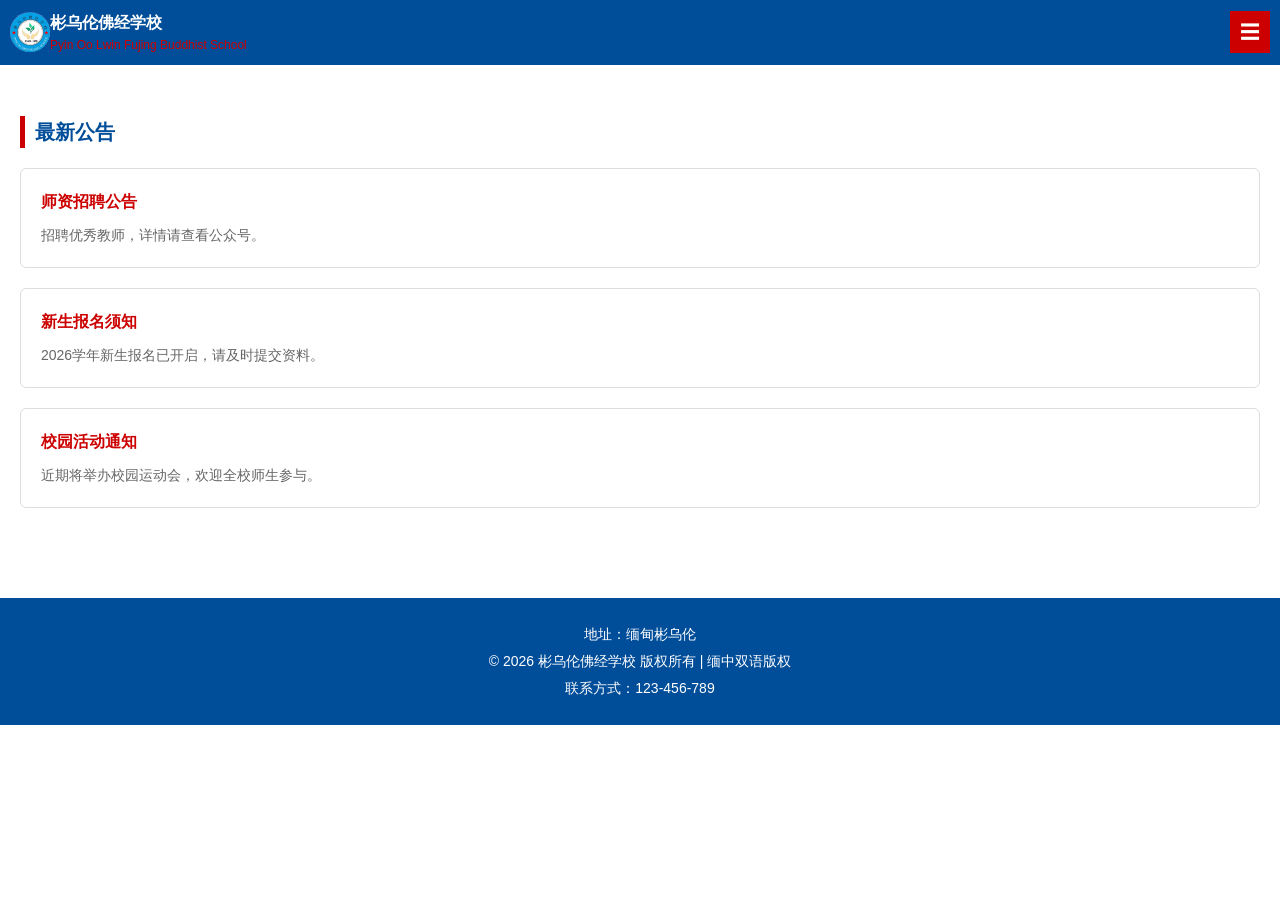
==== index.html @ da59418b "彬乌伦佛经学校官网-首版代码" ====
<!DOCTYPE html>
<html lang="zh-CN">

<head>
  <meta charset="UTF-8">
  <meta name="viewport" content="width=device-width, initial-scale=1.0">
  <title>彬乌伦佛经学校</title>
  <link rel="stylesheet" href="./css/base.css">
  <link rel="stylesheet" href="./css/index.css">
</head>

<body>
  <!-- 顶部 -->
  <header class="mobile-header">
    <div class="logo">
      <img src="./image/45a2c44216f7de784ade62aa60292dd7.jpg" alt="校徽">
      <div class="school-name">
        <h1>彬乌伦佛经学校</h1>
        <p>Pyin Oo Lwin Fujing Buddhist School</p>
      </div>
    </div>
    <button class="menu-toggle">☰</button>
    <nav class="nav">
      <ul>
        <li><a href="#">首页</a></li>
        <li><a href="#">学校简介</a></li>
        <li><a href="#">新闻公告</a></li>
        <li><a href="#">师资招聘</a></li>
        <li><a href="#">新生报名</a></li>
        <li><a href="#">校园风采</a></li>
        <li><a href="#">联系我们</a></li>
      </ul>
    </nav>
  </header>

  <!-- 轮播Banner -->
  <section class="banner">
    <div class="banner-slide active">
      <img src="images/banner1.jpg" alt="校园实景图">
    </div>
    <div class="banner-slide">
      <img src="images/banner2.jpg" alt="招生公告">
    </div>
    <div class="banner-slide">
      <img src="images/banner3.jpg" alt="报名通知">
    </div>
  </section>

  <!-- 公告卡片 -->
  <section class="news">
    <h2>最新公告</h2>
    <div class="card">
      <h3>师资招聘公告</h3>
      <p>招聘优秀教师，详情请查看公众号。</p>
    </div>
    <div class="card">
      <h3>新生报名须知</h3>
      <p>2026学年新生报名已开启，请及时提交资料。</p>
    </div>
    <div class="card">
      <h3>校园活动通知</h3>
      <p>近期将举办校园运动会，欢迎全校师生参与。</p>
    </div>
  </section>

  <!-- 页脚 -->
  <footer class="footer">
    <p>地址：缅甸彬乌伦</p>
    <p>© 2026 彬乌伦佛经学校 版权所有 | 缅中双语版权</p>
    <p>联系方式：123-456-789</p>
  </footer>

  <script src="./js/index.js"></script>
</body>

</html>
---- css/base.css ----
/* ==========================================================================
   1. 全局重置 
   ========================================================================== */
*,
*::before,
*::after {
  margin: 0;
  padding: 0;
  box-sizing: border-box;
}

html {
  -webkit-text-size-adjust: 100%;
  /* 防止移动端横屏时字体莫名其妙自动变大 */
  scroll-behavior: smooth;
  /* 让页面锚点跳转或滚动时更平滑（可选） */
}

/* ==========================================================================
   2. 列表重置 
   ========================================================================== */
ul,
ol,
li {
  list-style: none;
}

/* ==========================================================================
   3. 全局基础排版 (决定全站的字体、行高、文字颜色)
   ========================================================================== */
body {
  font-family: -apple-system, BlinkMacSystemFont, "Segoe UI", Roboto, "Helvetica Neue", Arial, sans-serif;
  font-size: 16px;
  /* 或者是 14px，取决于你学校官网的设计 */
  line-height: 1.6;
  /* 舒适的阅读行高 */
  color: #222222;
  /* 全局主文字颜色（比纯黑 #000 更有高级感） */
  background-color: #ffffff;
  /* 全局背景色 */
  -webkit-font-smoothing: antialiased;
  /* 让 macOS/iOS 上的字体看起来更清晰 */
}

/* ==========================================================================
   4. 常用元素优化 (链接、图片和表单)
   ========================================================================== */
/* 链接：默认继承父级颜色，去掉下划线 */
a {
  color: inherit;
  text-decoration: none;
  /* 可以在这里加一个全局的渐变过渡，后面做 Hover 效果时会很柔和 */
  transition: color 0.3s ease, background-color 0.3s ease;
}

/* 图片与媒体：防止图片撑破容器，并消除图片底部的微小缝隙 */
img,
video,
svg {
  display: block;
  max-width: 100%;
  height: auto;
}

/* 表单控件：强制继承 body 的字体（否则浏览器默认会用巨丑的自带字体） */
input,
button,
textarea,
select {
  font: inherit;
  color: inherit;
}

/* 让所有可点击的按钮鼠标悬停时都变成“小手” */
button,
[type="button"],
[type="submit"] {
  cursor: pointer;
}

/* ==========================================================================
   5. 实用公共工具类 (选配，开发时经常能用到)
   ========================================================================== */
/* 网页版心：1200px 居中（完美契合你之前学校官网的设计要求） */
.container {
  width: 100%;
  max-width: 1200px;
  margin-right: auto;
  margin-left: auto;
  padding-right: 15px;
  /* 移动端时的两侧安全留白 */
  padding-left: 15px;
}

/* 文本单行省略号（新闻列表标题太长时直接变 ...） */
.text-ellipsis {
  overflow: hidden;
  text-overflow: ellipsis;
  white-space: nowrap;
}

/* 简单的清除浮动（如果后面布局用到 float 的话） */
.clearfix::after {
  content: "";
  display: block;
  clear: both;
}
---- css/index.css ----
body {
  margin: 0;
  font-family: "Microsoft YaHei", sans-serif;
  background: #fff;
  color: #333;
}

/* 顶部：蓝色横幅改为头图轮播背景 */
.mobile-header {
  display: flex;
  justify-content: space-between;
  align-items: center;
  background: #004d99;
  /* 去掉纯色背景 */
  position: absolute;
  top: 0;
  left: 0;
  width: 100%;
  color: #fff;
  padding: 10px;
  z-index: 10;
}

.logo {
  display: flex;
  align-items: center;
  margin-right: 20px;
}

.logo img {
  width: 40px;
  height: 40px;
  border-radius: 50%;
}

.school-name h1 {
  font-size: 16px;
  margin: 0;
}

.school-name p {
  font-size: 12px;
  margin: 0;
  color: #cc0000;
}

.menu-toggle {
  background: #cc0000;
  color: #fff;
  border: none;
  font-size: 20px;
  padding: 5px 10px;
  cursor: pointer;
  margin-left: auto;
  /* 靠右 */
}

/* 右侧竖向导航优化 */
.nav {
  display: none;
  background: rgba(255, 255, 255, 0.95);
  /* 浅白底色 */
  border-radius: 8px;
  box-shadow: 0 2px 6px rgba(0, 0, 0, 0.1);
}

.nav ul {
  list-style: none;
  margin: 0;
  padding: 0;
}

.nav li {
  border-top: 1px solid #eee;
}

.nav a {
  display: block;
  padding: 10px;
  color: #004d99;
  text-decoration: none;
  transition: all 0.3s;
}

.nav a:hover {
  background: #e6f0fa;
  /* 浅蓝背景 */
  color: #cc0000;
  /* 红字 */
}

.nav a.active {
  background: #cc0000;
  color: #fff;
  border-radius: 4px;
}

/* Banner轮播 */
.banner {
  position: relative;
  overflow: hidden;
}

.banner-slide {
  display: none;
}

.banner-slide.active {
  display: block;
}

.banner-slide img {
  width: 100%;
  height: auto;
}

/* 公告卡片优化 */
.news {
  padding: 30px 20px;
  margin-top: 60px;
  /* 与顶部栏拉开距离 */
}

.news h2 {
  font-size: 20px;
  border-left: 5px solid #cc0000;
  padding-left: 10px;
  color: #004d99;
  margin-bottom: 20px;
}

.card {
  background: #fff;
  border: 1px solid #ddd;
  margin: 20px 0;
  padding: 20px;
  border-radius: 6px;
}

.card h3 {
  margin: 0 0 10px;
  color: #cc0000;
  font-weight: bold;
  font-size: 16px;
}

.card p {
  margin: 0;
  color: #666;
  font-size: 14px;
}

/* 校园简介与环境板块 */
.intro,
.environment {
  padding: 30px 20px;
  margin-top: 40px;
}

.intro h2,
.environment h2 {
  font-size: 20px;
  border-left: 5px solid #cc0000;
  padding-left: 10px;
  color: #004d99;
  margin-bottom: 20px;
}

.env-gallery {
  display: flex;
  flex-wrap: wrap;
  gap: 10px;
}

.env-gallery img {
  width: 100%;
  max-width: 48%;
  border-radius: 6px;
}

/* 页脚 */
.footer {
  background: #004d99;
  color: #fff;
  text-align: center;
  padding: 20px;
  font-size: 14px;
  margin-top: 40px;
}

.footer p {
  margin: 5px 0;
}
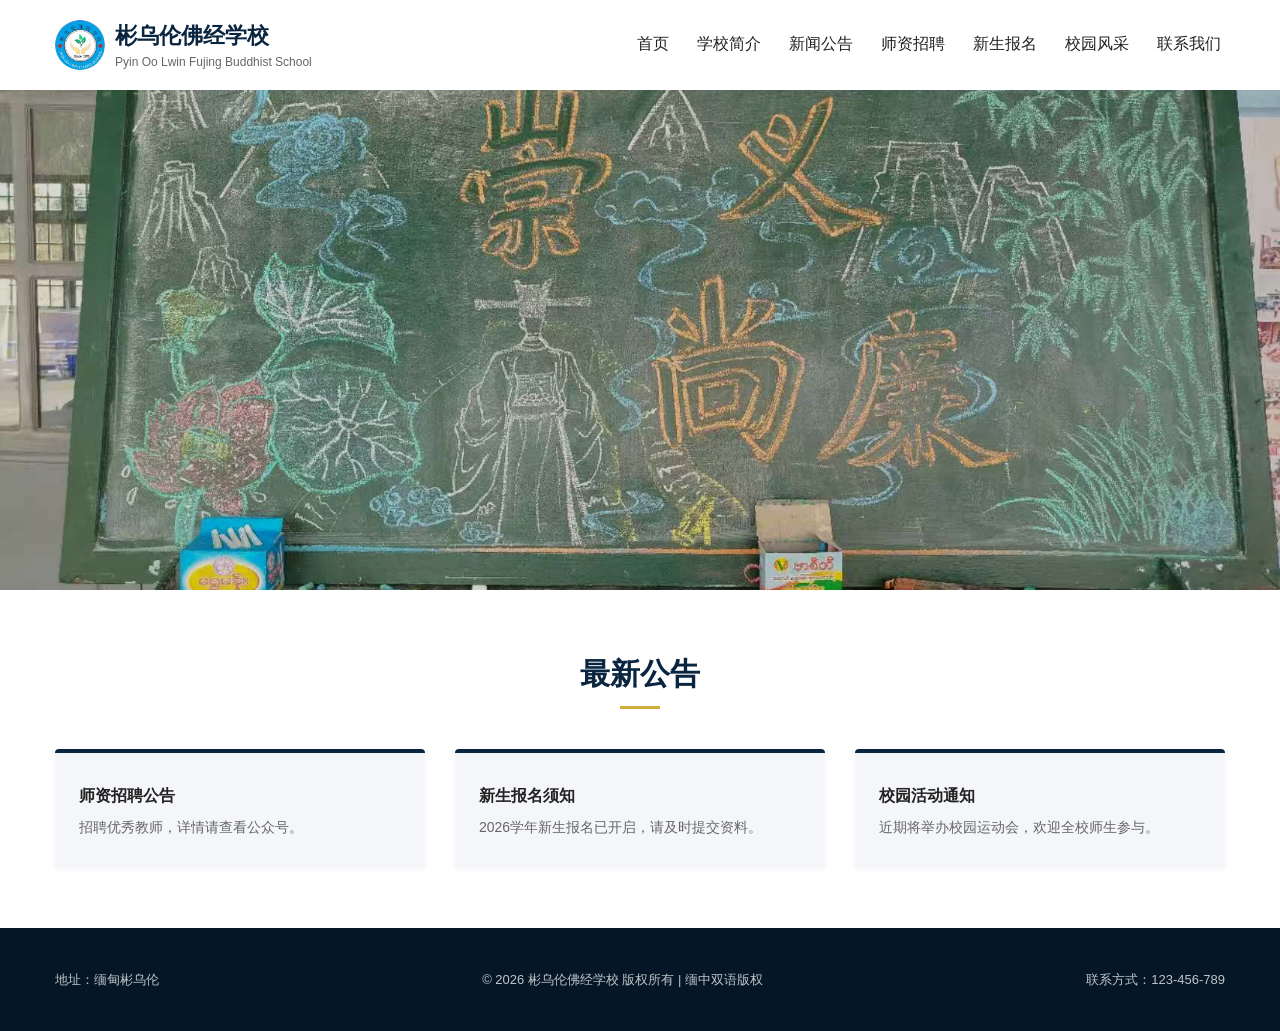
==== commit e7cbade1: "优化html" ====
--- a/index.html
+++ b/index.html
@@ -36,13 +36,13 @@
   <!-- 轮播Banner -->
   <section class="banner">
     <div class="banner-slide active">
-      <img src="images/banner1.jpg" alt="校园实景图">
+      <img src="./image/dbdea1b6933329fa467aacdf55b439de.jpg" alt="校园实景图">
     </div>
     <div class="banner-slide">
-      <img src="images/banner2.jpg" alt="招生公告">
+      <img src="./image/45a2c44216f7de784ade62aa60292dd7.jpg" alt="招生公告">
     </div>
     <div class="banner-slide">
-      <img src="images/banner3.jpg" alt="报名通知">
+      <img src="./image/0d7669887090d80ee53e7a0c15c85b5e.jpg" alt="报名通知">
     </div>
   </section>
 
--- a/css/index.css
+++ b/css/index.css
@@ -1,193 +1,356 @@
+/* ==========================================================================
+   1. 全局变量与核心版式 (CSS Variables & Base Layout)
+   ========================================================================== */
+:root {
+  --primary-color: #0A2540;
+  /* 核心藏青蓝 */
+  --secondary-color: #D4AF37;
+  /* 点缀金黄色 */
+  --text-main: #222222;
+  /* 主文字黑 */
+  --text-muted: #666666;
+  /* 次文字灰 */
+  --bg-light: #F4F6F9;
+  /* 浅灰底衬 */
+  --transition-speed: 0.3s;
+  /* 全局柔和过渡速度 */
+}
+
 body {
-  margin: 0;
-  font-family: "Microsoft YaHei", sans-serif;
-  background: #fff;
-  color: #333;
-}
-
-/* 顶部：蓝色横幅改为头图轮播背景 */
+  color: var(--text-main);
+  background-color: #ffffff;
+}
+
+/* ==========================================================================
+   2. 手机端/移动端优先样式 (Mobile First Styles < 768px)
+   ========================================================================== */
+
+/* 顶部导航栏 */
 .mobile-header {
   display: flex;
   justify-content: space-between;
   align-items: center;
-  background: #004d99;
-  /* 去掉纯色背景 */
+  padding: 10px 16px;
+  background-color: #ffffff;
+  border-bottom: 1px solid #eef2f5;
+  position: sticky;
+  top: 0;
+  z-index: 100;
+}
+
+.mobile-header .logo {
+  display: flex;
+  align-items: center;
+  gap: 10px;
+}
+
+.mobile-header .logo img {
+  width: 40px;
+  height: 40px;
+  border-radius: 50%;
+  object-fit: cover;
+}
+
+.mobile-header .school-name h1 {
+  font-size: 16px;
+  color: var(--primary-color);
+  font-weight: 700;
+}
+
+.mobile-header .school-name p {
+  font-size: 10px;
+  color: var(--text-muted);
+}
+
+/* 手机端汉堡按钮 */
+.menu-toggle {
+  font-size: 24px;
+  color: var(--primary-color);
+  background: none;
+  border: none;
+  display: block;
+  /* 手机端显示 */
+}
+
+/* 手机端导航列表：默认隐藏，通过 JS 改变 display */
+.mobile-header .nav {
+  display: none;
+  position: absolute;
+  top: 60px;
+  left: 0;
+  width: 100%;
+  background-color: var(--primary-color);
+  padding: 10px 0;
+  box-shadow: 0 4px 10px rgba(0, 0, 0, 0.1);
+}
+
+/* 当 JS 给 nav 加上 .active 类时显示 */
+.mobile-header .nav.active {
+  display: block;
+}
+
+.mobile-header .nav ul {
+  display: flex;
+  flex-direction: column;
+}
+
+.mobile-header .nav ul li a {
+  display: block;
+  padding: 12px 24px;
+  color: #ffffff;
+  font-size: 15px;
+  border-bottom: 1px solid rgba(255, 255, 255, 0.05);
+}
+
+.mobile-header .nav ul li a:hover {
+  background-color: rgba(255, 255, 255, 0.1);
+  color: var(--secondary-color);
+}
+
+/* 轮播Banner区 */
+.banner {
+  position: relative;
+  width: 100%;
+  height: 210px;
+  /* 手机端高度缩减 */
+  overflow: hidden;
+  background-color: #000;
+}
+
+.banner-slide {
   position: absolute;
   top: 0;
   left: 0;
   width: 100%;
-  color: #fff;
-  padding: 10px;
-  z-index: 10;
-}
-
-.logo {
-  display: flex;
-  align-items: center;
-  margin-right: 20px;
-}
-
-.logo img {
-  width: 40px;
-  height: 40px;
-  border-radius: 50%;
-}
-
-.school-name h1 {
-  font-size: 16px;
-  margin: 0;
-}
-
-.school-name p {
-  font-size: 12px;
-  margin: 0;
-  color: #cc0000;
-}
-
-.menu-toggle {
-  background: #cc0000;
-  color: #fff;
-  border: none;
-  font-size: 20px;
-  padding: 5px 10px;
-  cursor: pointer;
-  margin-left: auto;
-  /* 靠右 */
-}
-
-/* 右侧竖向导航优化 */
-.nav {
-  display: none;
-  background: rgba(255, 255, 255, 0.95);
-  /* 浅白底色 */
-  border-radius: 8px;
-  box-shadow: 0 2px 6px rgba(0, 0, 0, 0.1);
-}
-
-.nav ul {
-  list-style: none;
-  margin: 0;
-  padding: 0;
-}
-
-.nav li {
-  border-top: 1px solid #eee;
-}
-
-.nav a {
-  display: block;
-  padding: 10px;
-  color: #004d99;
-  text-decoration: none;
-  transition: all 0.3s;
-}
-
-.nav a:hover {
-  background: #e6f0fa;
-  /* 浅蓝背景 */
-  color: #cc0000;
-  /* 红字 */
-}
-
-.nav a.active {
-  background: #cc0000;
-  color: #fff;
-  border-radius: 4px;
-}
-
-/* Banner轮播 */
-.banner {
-  position: relative;
-  overflow: hidden;
-}
-
-.banner-slide {
-  display: none;
+  height: 100%;
+  opacity: 0;
+  transition: opacity 0.6s ease-in-out;
 }
 
 .banner-slide.active {
-  display: block;
+  opacity: 1;
 }
 
 .banner-slide img {
   width: 100%;
-  height: auto;
-}
-
-/* 公告卡片优化 */
+  height: 100%;
+  object-fit: cover;
+  /* 保证图片不拉伸变形 */
+  opacity: 0.85;
+  /* 轻微暗化衬托文字 */
+}
+
+/* 最新公告板块 */
 .news {
-  padding: 30px 20px;
-  margin-top: 60px;
-  /* 与顶部栏拉开距离 */
+  padding: 30px 16px;
+  background-color: var(--bg-light);
 }
 
 .news h2 {
-  font-size: 20px;
-  border-left: 5px solid #cc0000;
-  padding-left: 10px;
-  color: #004d99;
+  font-size: 22px;
+  color: var(--primary-color);
+  text-align: center;
   margin-bottom: 20px;
-}
-
-.card {
-  background: #fff;
-  border: 1px solid #ddd;
-  margin: 20px 0;
+  position: relative;
+}
+
+/* 标题下方的小金线 */
+.news h2::after {
+  content: "";
+  display: block;
+  width: 40px;
+  height: 3px;
+  background-color: var(--secondary-color);
+  margin: 8px auto 0;
+}
+
+.news .card {
+  background-color: #ffffff;
   padding: 20px;
-  border-radius: 6px;
-}
-
-.card h3 {
-  margin: 0 0 10px;
-  color: #cc0000;
-  font-weight: bold;
+  border-radius: 4px;
+  margin-bottom: 16px;
+  border-left: 4px solid var(--primary-color);
+  /* 藏青蓝左边框增加正式感 */
+  box-shadow: 0 2px 6px rgba(0, 0, 0, 0.04);
+  transition: transform var(--transition-speed);
+}
+
+.news .card:last-child {
+  margin-bottom: 0;
+}
+
+.news .card h3 {
   font-size: 16px;
-}
-
-.card p {
-  margin: 0;
-  color: #666;
+  color: var(--text-main);
+  margin-bottom: 8px;
+}
+
+.news .card p {
   font-size: 14px;
-}
-
-/* 校园简介与环境板块 */
-.intro,
-.environment {
-  padding: 30px 20px;
-  margin-top: 40px;
-}
-
-.intro h2,
-.environment h2 {
-  font-size: 20px;
-  border-left: 5px solid #cc0000;
-  padding-left: 10px;
-  color: #004d99;
-  margin-bottom: 20px;
-}
-
-.env-gallery {
-  display: flex;
-  flex-wrap: wrap;
-  gap: 10px;
-}
-
-.env-gallery img {
-  width: 100%;
-  max-width: 48%;
-  border-radius: 6px;
+  color: var(--text-muted);
+  line-height: 1.5;
 }
 
 /* 页脚 */
 .footer {
-  background: #004d99;
-  color: #fff;
+  background-color: #051626;
+  /* 更深的藏青蓝托底 */
+  color: rgba(255, 255, 255, 0.75);
+  padding: 30px 16px;
   text-align: center;
-  padding: 20px;
-  font-size: 14px;
-  margin-top: 40px;
+  font-size: 13px;
+  line-height: 1.8;
 }
 
 .footer p {
-  margin: 5px 0;
+  margin-bottom: 6px;
+}
+
+.footer p:last-child {
+  margin-bottom: 0;
+}
+
+
+/* ==========================================================================
+   3. PC端大屏响应式样式 (Desktop Styles > 768px)
+   ========================================================================== */
+@media (min-width: 768px) {
+
+  /* 导航栏变为 PC 端全宽居中版式 */
+  .mobile-header {
+    max-width: 1200px;
+    margin: 0 auto;
+    height: 90px;
+    padding: 0 15px;
+    border-bottom: none;
+  }
+
+  .mobile-header .logo img {
+    width: 50px;
+    height: 50px;
+  }
+
+  .mobile-header .school-name h1 {
+    font-size: 22px;
+  }
+
+  .mobile-header .school-name p {
+    font-size: 12px;
+  }
+
+  /* 隐藏手机端汉堡菜单 */
+  .menu-toggle {
+    display: none;
+  }
+
+  /* 恢复 PC 端横向导航条 */
+  .mobile-header .nav {
+    display: block !important;
+    /* 强制覆盖手机端的隐藏 */
+    position: static;
+    width: auto;
+    background: none;
+    box-shadow: none;
+    padding: 0;
+  }
+
+  .mobile-header .nav ul {
+    flex-direction: row;
+    gap: 20px;
+  }
+
+  .mobile-header .nav ul li a {
+    padding: 10px 4px;
+    color: var(--text-main);
+    font-size: 16px;
+    font-weight: 500;
+    border-bottom: 3px solid transparent;
+    /* 预留底部交互线位置 */
+  }
+
+  /* PC 端 Hover 效果：文字变蓝，底下出金线 */
+  .mobile-header .nav ul li a:hover {
+    background: none;
+    color: var(--primary-color);
+    border-bottom-color: var(--secondary-color);
+  }
+
+  /* PC 端轮播图加大 */
+  .banner {
+    height: 500px;
+  }
+
+  /* PC 端最新公告：3栏并排卡片布局 */
+  .news {
+    max-width: 1200px;
+    margin: 0 auto;
+    background-color: #ffffff;
+    /* PC端保持干净白底 */
+    padding: 60px 15px;
+  }
+
+  .news h2 {
+    font-size: 30px;
+    margin-bottom: 40px;
+  }
+
+  /* 利用 Flexbox 将卡片横向排列 */
+  .news .card-container,
+  /* 如果后续在html里给卡片包一层这个类会更完美 */
+  .news {
+    display: flex;
+    flex-direction: column;
+  }
+
+  /* 针对直接子级 card 的 PC 布局重置 */
+  .news {
+    display: block;
+    /* 解除手机端平铺 */
+  }
+
+  /* 让卡片在 PC 端横向浮动或弹性排布 */
+  .news {
+    overflow: hidden;
+    /* 清除浮动 */
+  }
+
+  .news .card {
+    float: left;
+    width: calc(33.333% - 20px);
+    margin-right: 30px;
+    margin-bottom: 0;
+    border-left: none;
+    border-top: 4px solid var(--primary-color);
+    /* PC端改为上边框，更大气 */
+    padding: 30px 24px;
+    background-color: var(--bg-light);
+    /* PC端卡片用灰色背景托一下 */
+  }
+
+  .news .card:last-child {
+    margin-right: 0;
+  }
+
+  .news .card:hover {
+    transform: translateY(-5px);
+    /* 鼠标悬浮轻微上浮 */
+    box-shadow: 0 8px 20px rgba(0, 0, 0, 0.08);
+  }
+
+  /* PC 端页脚大通栏 */
+  .footer {
+    padding: 40px 0;
+    display: flex;
+    justify-content: space-between;
+    align-items: center;
+    max-width: 100%;
+    margin: 0 auto;
+    padding-left: calc((100% - 1170px) / 2);
+    /* 保持内容与 1200px 版心对齐 */
+    padding-right: calc((100% - 1170px) / 2);
+  }
+
+  .footer p {
+    margin-bottom: 0;
+  }
 }
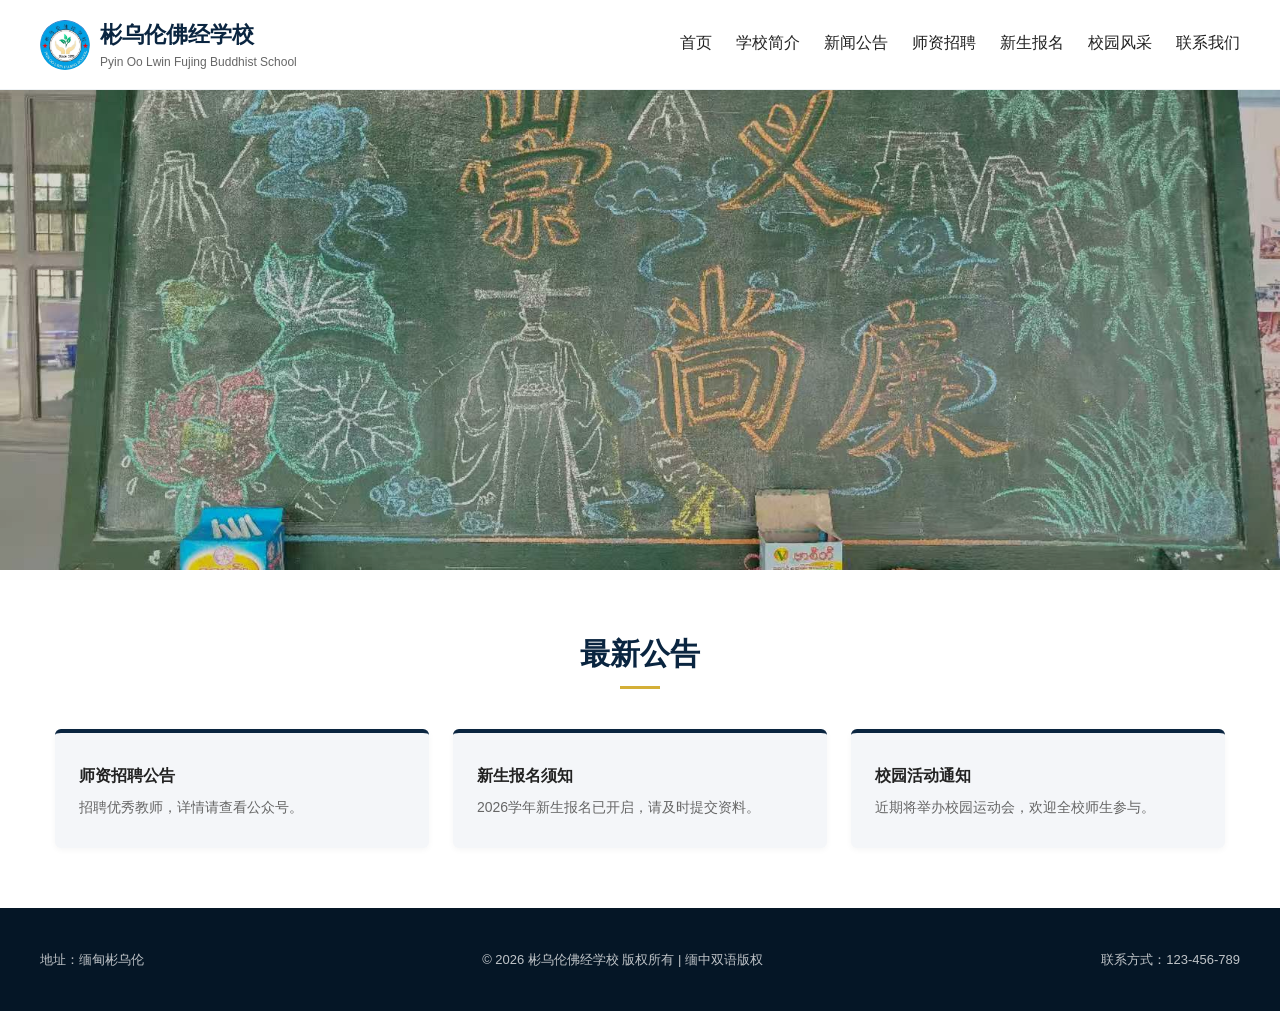
==== commit b40d5c41: "填写了图标，css和盒子" ====
--- a/index.html
+++ b/index.html
@@ -5,6 +5,10 @@
   <meta charset="UTF-8">
   <meta name="viewport" content="width=device-width, initial-scale=1.0">
   <title>彬乌伦佛经学校</title>
+  <meta name="description"
+    content="彬乌伦佛经学校官方网站提供2026学年最新华文教育课程、新生报名须知、师资招聘公告及校园风采展示。学校致力于弘扬中华文化，推动缅中双语教育，为学生打造优质的学习发展与成长环境。">
+  <meta name="keywords" content="彬乌伦佛经学校,缅甸华文学校,彬乌伦学校招生,缅甸中文培训,缅中双语学校">
+  <link rel="shortcut icon" href="./image/45a2c44216f7de784ade62aa60292dd7.jpg" type="image/x-icon">
   <link rel="stylesheet" href="./css/base.css">
   <link rel="stylesheet" href="./css/index.css">
 </head>
@@ -23,12 +27,12 @@
     <nav class="nav">
       <ul>
         <li><a href="#">首页</a></li>
-        <li><a href="#">学校简介</a></li>
-        <li><a href="#">新闻公告</a></li>
-        <li><a href="#">师资招聘</a></li>
-        <li><a href="#">新生报名</a></li>
-        <li><a href="#">校园风采</a></li>
-        <li><a href="#">联系我们</a></li>
+        <li><a href="./pages/about.html">学校简介</a></li>
+        <li><a href="./pages/news.html">新闻公告</a></li>
+        <li><a href="./pages/teacher.html">师资招聘</a></li>
+        <li><a href="./pages/student.html">新生报名</a></li>
+        <li><a href="./pages/style.html">校园风采</a></li>
+        <li><a href="./pages/contact.html">联系我们</a></li>
       </ul>
     </nav>
   </header>
@@ -49,17 +53,19 @@
   <!-- 公告卡片 -->
   <section class="news">
     <h2>最新公告</h2>
-    <div class="card">
-      <h3>师资招聘公告</h3>
-      <p>招聘优秀教师，详情请查看公众号。</p>
-    </div>
-    <div class="card">
-      <h3>新生报名须知</h3>
-      <p>2026学年新生报名已开启，请及时提交资料。</p>
-    </div>
-    <div class="card">
-      <h3>校园活动通知</h3>
-      <p>近期将举办校园运动会，欢迎全校师生参与。</p>
+    <div class="card-container">
+      <div class="card">
+        <h3>师资招聘公告</h3>
+        <p>招聘优秀教师，详情请查看公众号。</p>
+      </div>
+      <div class="card">
+        <h3>新生报名须知</h3>
+        <p>2026学年新生报名已开启，请及时提交资料。</p>
+      </div>
+      <div class="card">
+        <h3>校园活动通知</h3>
+        <p>近期将举办校园运动会，欢迎全校师生参与。</p>
+      </div>
     </div>
   </section>
 
--- a/css/index.css
+++ b/css/index.css
@@ -16,16 +16,24 @@
   /* 全局柔和过渡速度 */
 }
 
+/* 全局初始化，确保彻底消除任何死角白边 */
+* {
+  margin: 0;
+  padding: 0;
+  box-sizing: border-box;
+}
+
 body {
   color: var(--text-main);
   background-color: #ffffff;
+  font-family: -apple-system, BlinkMacSystemFont, "Segoe UI", Roboto, Arial, sans-serif;
 }
 
 /* ==========================================================================
    2. 手机端/移动端优先样式 (Mobile First Styles < 768px)
    ========================================================================== */
 
-/* 顶部导航栏 */
+/* 顶部导航栏包裹层 */
 .mobile-header {
   display: flex;
   justify-content: space-between;
@@ -36,6 +44,7 @@
   position: sticky;
   top: 0;
   z-index: 100;
+  width: 100%;
 }
 
 .mobile-header .logo {
@@ -69,10 +78,10 @@
   background: none;
   border: none;
   display: block;
-  /* 手机端显示 */
-}
-
-/* 手机端导航列表：默认隐藏，通过 JS 改变 display */
+  cursor: pointer;
+}
+
+/* 手机端导航列表：默认隐藏 */
 .mobile-header .nav {
   display: none;
   position: absolute;
@@ -92,6 +101,7 @@
 .mobile-header .nav ul {
   display: flex;
   flex-direction: column;
+  list-style: none;
 }
 
 .mobile-header .nav ul li a {
@@ -99,6 +109,7 @@
   padding: 12px 24px;
   color: #ffffff;
   font-size: 15px;
+  text-decoration: none;
   border-bottom: 1px solid rgba(255, 255, 255, 0.05);
 }
 
@@ -112,7 +123,6 @@
   position: relative;
   width: 100%;
   height: 210px;
-  /* 手机端高度缩减 */
   overflow: hidden;
   background-color: #000;
 }
@@ -135,14 +145,12 @@
   width: 100%;
   height: 100%;
   object-fit: cover;
-  /* 保证图片不拉伸变形 */
   opacity: 0.85;
-  /* 轻微暗化衬托文字 */
 }
 
 /* 最新公告板块 */
 .news {
-  padding: 30px 16px;
+  padding: 40px 16px;
   background-color: var(--bg-light);
 }
 
@@ -150,7 +158,7 @@
   font-size: 22px;
   color: var(--primary-color);
   text-align: center;
-  margin-bottom: 20px;
+  margin-bottom: 24px;
   position: relative;
 }
 
@@ -164,19 +172,20 @@
   margin: 8px auto 0;
 }
 
+/* 移动端卡片容器：保持垂直堆叠 */
+.card-container {
+  display: flex;
+  flex-direction: column;
+  gap: 16px;
+}
+
 .news .card {
   background-color: #ffffff;
   padding: 20px;
   border-radius: 4px;
-  margin-bottom: 16px;
   border-left: 4px solid var(--primary-color);
-  /* 藏青蓝左边框增加正式感 */
   box-shadow: 0 2px 6px rgba(0, 0, 0, 0.04);
   transition: transform var(--transition-speed);
-}
-
-.news .card:last-child {
-  margin-bottom: 0;
 }
 
 .news .card h3 {
@@ -194,7 +203,6 @@
 /* 页脚 */
 .footer {
   background-color: #051626;
-  /* 更深的藏青蓝托底 */
   color: rgba(255, 255, 255, 0.75);
   padding: 30px 16px;
   text-align: center;
@@ -216,13 +224,13 @@
    ========================================================================== */
 @media (min-width: 768px) {
 
-  /* 导航栏变为 PC 端全宽居中版式 */
+  /* 顶部导航外包裹大满栏：给一个精致的阴影和底色 */
   .mobile-header {
-    max-width: 1200px;
-    margin: 0 auto;
+    padding: 0 calc((100% - 1200px) / 2);
+    /* 💡 完美解决电脑端两边太空的问题 */
     height: 90px;
-    padding: 0 15px;
-    border-bottom: none;
+    border-bottom: 1px solid #eef2f5;
+    box-shadow: 0 2px 10px rgba(0, 0, 0, 0.03);
   }
 
   .mobile-header .logo img {
@@ -246,7 +254,6 @@
   /* 恢复 PC 端横向导航条 */
   .mobile-header .nav {
     display: block !important;
-    /* 强制覆盖手机端的隐藏 */
     position: static;
     width: auto;
     background: none;
@@ -256,19 +263,20 @@
 
   .mobile-header .nav ul {
     flex-direction: row;
-    gap: 20px;
+    gap: 24px;
   }
 
   .mobile-header .nav ul li a {
-    padding: 10px 4px;
+    padding: 10px 0;
     color: var(--text-main);
     font-size: 16px;
     font-weight: 500;
+    text-decoration: none;
     border-bottom: 3px solid transparent;
-    /* 预留底部交互线位置 */
-  }
-
-  /* PC 端 Hover 效果：文字变蓝，底下出金线 */
+    transition: color var(--transition-speed), border-color var(--transition-speed);
+  }
+
+  /* PC 端 Hover 效果 */
   .mobile-header .nav ul li a:hover {
     background: none;
     color: var(--primary-color);
@@ -277,15 +285,14 @@
 
   /* PC 端轮播图加大 */
   .banner {
-    height: 500px;
-  }
-
-  /* PC 端最新公告：3栏并排卡片布局 */
+    height: 480px;
+  }
+
+  /* PC 端最新公告版心 */
   .news {
     max-width: 1200px;
     margin: 0 auto;
     background-color: #ffffff;
-    /* PC端保持干净白底 */
     padding: 60px 15px;
   }
 
@@ -294,60 +301,35 @@
     margin-bottom: 40px;
   }
 
-  /* 利用 Flexbox 将卡片横向排列 */
-  .news .card-container,
-  /* 如果后续在html里给卡片包一层这个类会更完美 */
-  .news {
-    display: flex;
-    flex-direction: column;
-  }
-
-  /* 针对直接子级 card 的 PC 布局重置 */
-  .news {
-    display: block;
-    /* 解除手机端平铺 */
-  }
-
-  /* 让卡片在 PC 端横向浮动或弹性排布 */
-  .news {
-    overflow: hidden;
-    /* 清除浮动 */
+  /* 💡 核心修正：利用 Flexbox 完美实现三栏并排卡片，彻底废弃老旧的 float */
+  .card-container {
+    flex-direction: row;
+    gap: 24px;
   }
 
   .news .card {
-    float: left;
-    width: calc(33.333% - 20px);
-    margin-right: 30px;
-    margin-bottom: 0;
+    flex: 1;
+    /* 让三张卡片等宽平分空间 */
     border-left: none;
     border-top: 4px solid var(--primary-color);
     /* PC端改为上边框，更大气 */
     padding: 30px 24px;
     background-color: var(--bg-light);
-    /* PC端卡片用灰色背景托一下 */
-  }
-
-  .news .card:last-child {
-    margin-right: 0;
+    border-radius: 6px;
   }
 
   .news .card:hover {
     transform: translateY(-5px);
-    /* 鼠标悬浮轻微上浮 */
-    box-shadow: 0 8px 20px rgba(0, 0, 0, 0.08);
+    box-shadow: 0 8px 24px rgba(0, 0, 0, 0.08);
   }
 
   /* PC 端页脚大通栏 */
   .footer {
-    padding: 40px 0;
+    padding: 40px calc((100% - 1200px) / 2);
+    /* 左右与版心 1200px 对齐 */
     display: flex;
     justify-content: space-between;
     align-items: center;
-    max-width: 100%;
-    margin: 0 auto;
-    padding-left: calc((100% - 1170px) / 2);
-    /* 保持内容与 1200px 版心对齐 */
-    padding-right: calc((100% - 1170px) / 2);
   }
 
   .footer p {
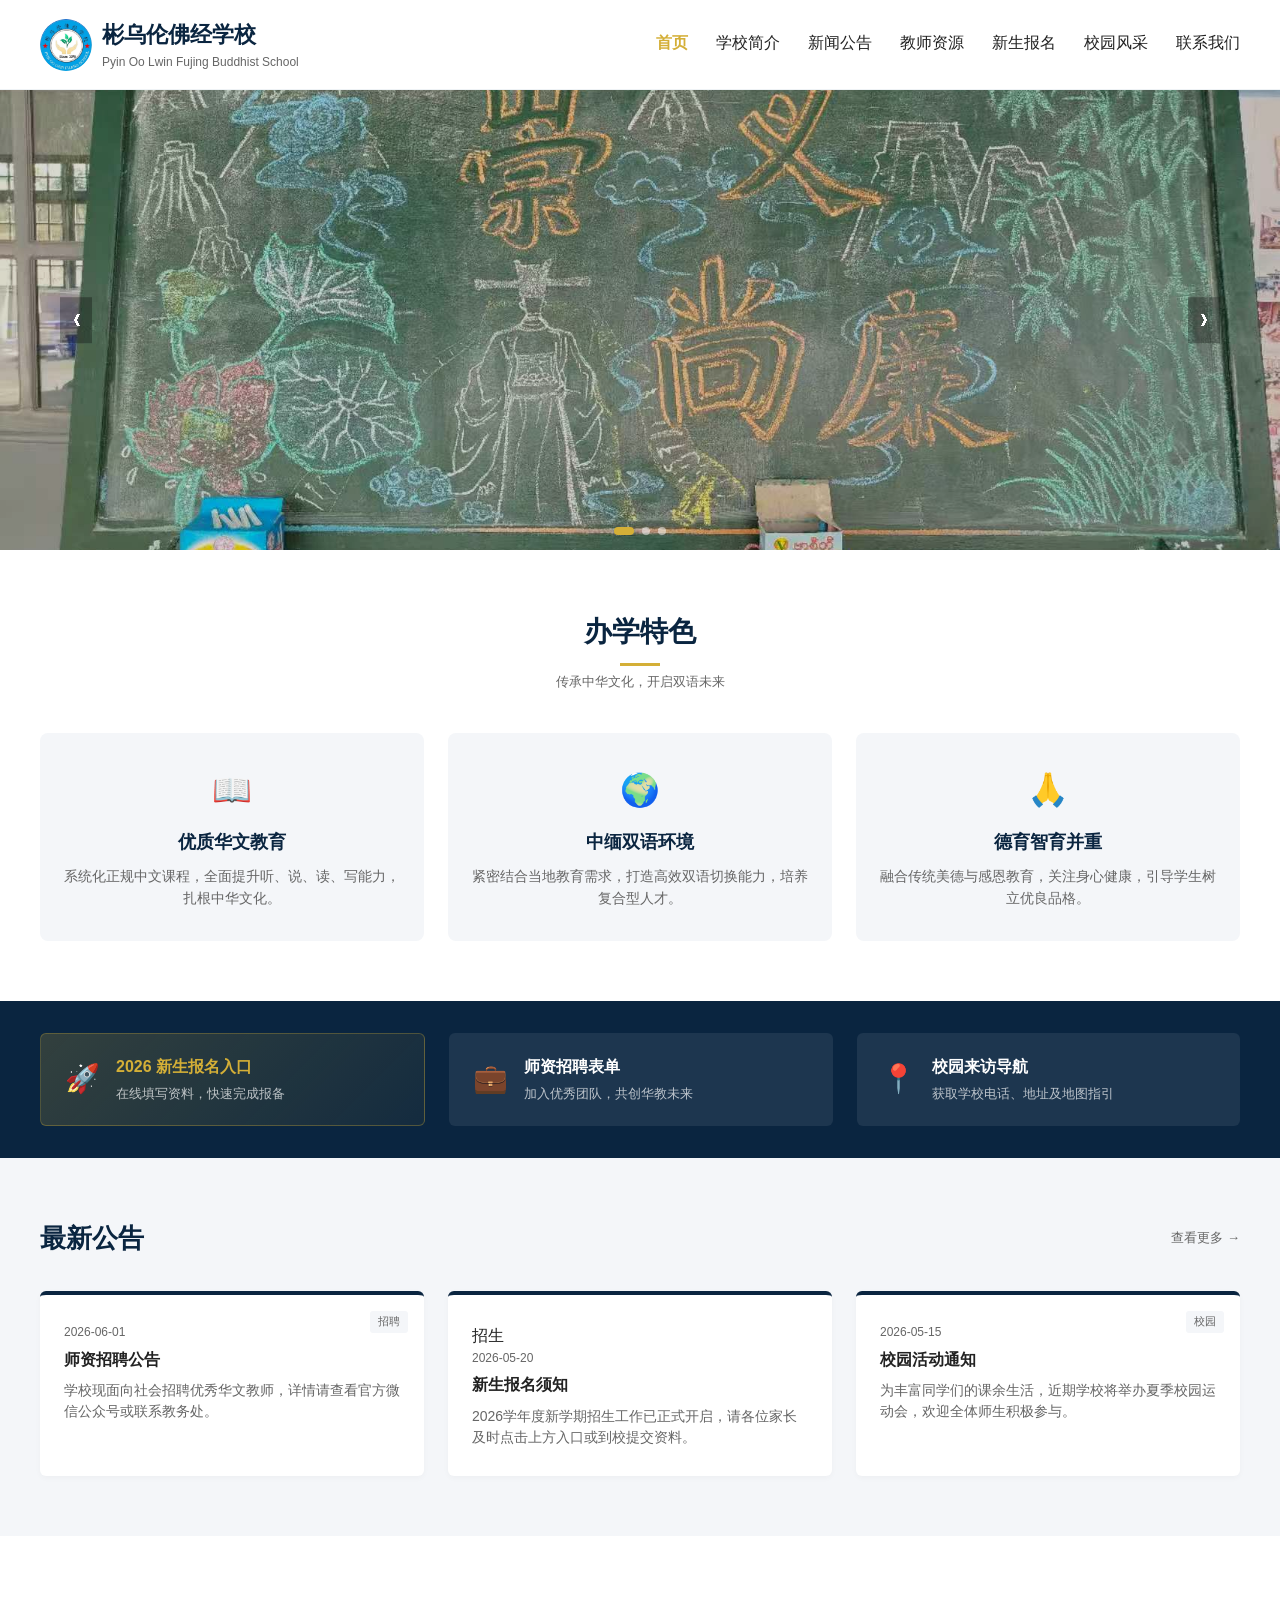
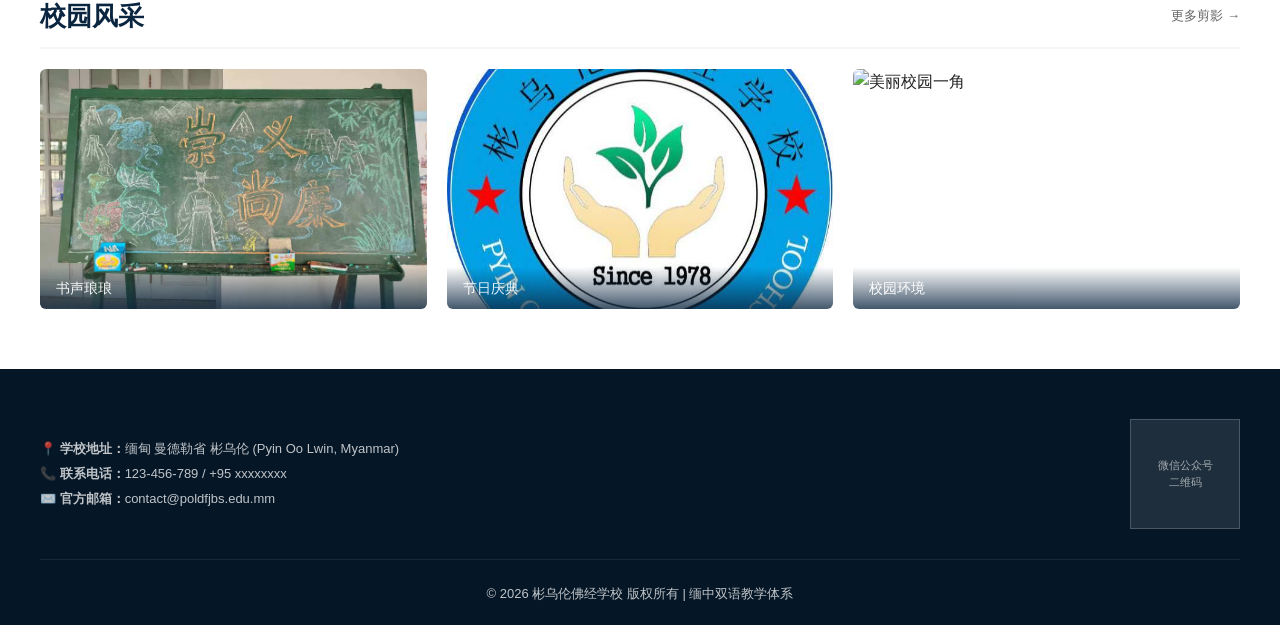
==== commit ca212ed5: "全部优化并修改" ====
--- a/index.html
+++ b/index.html
@@ -14,22 +14,21 @@
 </head>
 
 <body>
-  <!-- 顶部 -->
   <header class="mobile-header">
     <div class="logo">
-      <img src="./image/45a2c44216f7de784ade62aa60292dd7.jpg" alt="校徽">
+      <img src="./image/45a2c44216f7de784ade62aa60292dd7.jpg" alt="彬乌伦佛经学校校徽">
       <div class="school-name">
         <h1>彬乌伦佛经学校</h1>
         <p>Pyin Oo Lwin Fujing Buddhist School</p>
       </div>
     </div>
-    <button class="menu-toggle">☰</button>
+    <button class="menu-toggle" aria-label="切换菜单">☰</button>
     <nav class="nav">
       <ul>
-        <li><a href="#">首页</a></li>
+        <li><a href="#" class="active">首页</a></li>
         <li><a href="./pages/about.html">学校简介</a></li>
         <li><a href="./pages/news.html">新闻公告</a></li>
-        <li><a href="./pages/teacher.html">师资招聘</a></li>
+        <li><a href="./pages/teacher.html">教师资源</a></li>
         <li><a href="./pages/student.html">新生报名</a></li>
         <li><a href="./pages/style.html">校园风采</a></li>
         <li><a href="./pages/contact.html">联系我们</a></li>
@@ -37,43 +36,141 @@
     </nav>
   </header>
 
-  <!-- 轮播Banner -->
-  <section class="banner">
-    <div class="banner-slide active">
-      <img src="./image/dbdea1b6933329fa467aacdf55b439de.jpg" alt="校园实景图">
+  <section class="banner" aria-label="校园焦点图">
+    <div class="banner-container">
+      <div class="banner-slide active">
+        <img src="./image/dbdea1b6933329fa467aacdf55b439de.jpg" alt="校园实景图">
+      </div>
+      <div class="banner-slide">
+        <img src="./image/45a2c44216f7de784ade62aa60292dd7.jpg" alt="2026学年招生公告">
+      </div>
+      <div class="banner-slide">
+        <img src="./image/0d7669887090d80ee53e7a0c15c85b5e.jpg" alt="新生报名通知">
+      </div>
     </div>
-    <div class="banner-slide">
-      <img src="./image/45a2c44216f7de784ade62aa60292dd7.jpg" alt="招生公告">
-    </div>
-    <div class="banner-slide">
-      <img src="./image/0d7669887090d80ee53e7a0c15c85b5e.jpg" alt="报名通知">
+    <button class="banner-prev" aria-label="上一张">❮</button>
+    <button class="banner-next" aria-label="下一张">❯</button>
+    <div class="banner-dots">
+      <span class="dot active"></span>
+      <span class="dot"></span>
+      <span class="dot"></span>
     </div>
   </section>
 
-  <!-- 公告卡片 -->
-  <section class="news">
-    <h2>最新公告</h2>
-    <div class="card-container">
-      <div class="card">
-        <h3>师资招聘公告</h3>
-        <p>招聘优秀教师，详情请查看公众号。</p>
+  <section class="features">
+    <div class="section-title">
+      <h2>办学特色</h2>
+      <p>传承中华文化，开启双语未来</p>
+    </div>
+    <div class="feature-container">
+      <div class="feature-card">
+        <div class="icon-wrapper">📖</div>
+        <h3>优质华文教育</h3>
+        <p>系统化正规中文课程，全面提升听、说、读、写能力，扎根中华文化。</p>
       </div>
-      <div class="card">
-        <h3>新生报名须知</h3>
-        <p>2026学年新生报名已开启，请及时提交资料。</p>
+      <div class="feature-card">
+        <div class="icon-wrapper">🌍</div>
+        <h3>中缅双语环境</h3>
+        <p>紧密结合当地教育需求，打造高效双语切换能力，培养复合型人才。</p>
       </div>
-      <div class="card">
-        <h3>校园活动通知</h3>
-        <p>近期将举办校园运动会，欢迎全校师生参与。</p>
+      <div class="feature-card">
+        <div class="icon-wrapper">🙏</div>
+        <h3>德育智育并重</h3>
+        <p>融合传统美德与感恩教育，关注身心健康，引导学生树立优良品格。</p>
       </div>
     </div>
   </section>
 
-  <!-- 页脚 -->
+  <section class="quick-links">
+    <div class="links-container">
+      <a href="./pages/student.html" class="link-item highlight">
+        <span class="icon">🚀</span>
+        <div class="text">
+          <h4>2026 新生报名入口</h4>
+          <p>在线填写资料，快速完成报备</p>
+        </div>
+      </a>
+      <a href="./pages/teacher.html" class="link-item">
+        <span class="icon">💼</span>
+        <div class="text">
+          <h4>师资招聘表单</h4>
+          <p>加入优秀团队，共创华教未来</p>
+        </div>
+      </a>
+      <a href="./pages/contact.html" class="link-item">
+        <span class="icon">📍</span>
+        <div class="text">
+          <h4>校园来访导航</h4>
+          <p>获取学校电话、地址及地图指引</p>
+        </div>
+      </a>
+    </div>
+  </section>
+
+  <section class="news">
+    <div class="section-header">
+      <h2>最新公告</h2>
+      <a href="./pages/news.html" class="more-btn">查看更多 →</a>
+    </div>
+    <div class="card-container">
+      <div class="card">
+        <div class="card-tag">招聘</div>
+        <span class="date">2026-06-01</span>
+        <h3>师资招聘公告</h3>
+        <p>学校现面向社会招聘优秀华文教师，详情请查看官方微信公众号或联系教务处。</p>
+      </div>
+      <div class="card">
+        <div class="card-tag重要">招生</div>
+        <span class="date">2026-05-20</span>
+        <h3>新生报名须知</h3>
+        <p>2026学年度新学期招生工作已正式开启，请各位家长及时点击上方入口或到校提交资料。</p>
+      </div>
+      <div class="card">
+        <div class="card-tag">校园</div>
+        <span class="date">2026-05-15</span>
+        <h3>校园活动通知</h3>
+        <p>为丰富同学们的课余生活，近期学校将举办夏季校园运动会，欢迎全体师生积极参与。</p>
+      </div>
+    </div>
+  </section>
+
+  <section class="gallery-preview">
+    <div class="section-header">
+      <h2>校园风采</h2>
+      <a href="./pages/style.html" class="more-btn">更多剪影 →</a>
+    </div>
+    <div class="gallery-grid">
+      <div class="gallery-item">
+        <img src="./image/dbdea1b6933329fa467aacdf55b439de.jpg" alt="学生课堂互动">
+        <div class="overlay"><span>书声琅琅</span></div>
+      </div>
+      <div class="gallery-item">
+        <img src="./image/45a2c44216f7de784ade62aa60292dd7.jpg" alt="校园文化活动">
+        <div class="overlay"><span>节日庆典</span></div>
+      </div>
+      <div class="gallery-item">
+        <img src="" alt="美丽校园一角">
+        <div class="overlay"><span>校园环境</span></div>
+      </div>
+    </div>
+  </section>
+
   <footer class="footer">
-    <p>地址：缅甸彬乌伦</p>
-    <p>© 2026 彬乌伦佛经学校 版权所有 | 缅中双语版权</p>
-    <p>联系方式：123-456-789</p>
+    <div class="footer-content">
+      <div class="footer-info">
+        <p><strong>📍 学校地址：</strong>缅甸 曼德勒省 彬乌伦 (Pyin Oo Lwin, Myanmar)</p>
+        <p><strong>📞 联系电话：</strong>123-456-789 / +95 xxxxxxxx</p>
+        <p><strong>✉️ 官方邮箱：</strong>contact@poldfjbs.edu.mm</p>
+      </div>
+      <div class="footer-qrcode">
+        <div class="qr-placeholder">
+          <span>微信公众号<br>二维码</span>
+        </div>
+      </div>
+    </div>
+    <div class="footer-bottom">
+      <p>© 2026 彬乌伦佛经学校 版权所有 | 缅中双语教学体系</p>
+    </div>
   </footer>
 
   <script src="./js/index.js"></script>
--- a/css/index.css
+++ b/css/index.css
@@ -12,11 +12,13 @@
   /* 次文字灰 */
   --bg-light: #F4F6F9;
   /* 浅灰底衬 */
+  --bg-dark: #051626;
+  /* 页脚深色背景 */
   --transition-speed: 0.3s;
   /* 全局柔和过渡速度 */
 }
 
-/* 全局初始化，确保彻底消除任何死角白边 */
+/* 全局初始化 */
 * {
   margin: 0;
   padding: 0;
@@ -27,13 +29,69 @@
   color: var(--text-main);
   background-color: #ffffff;
   font-family: -apple-system, BlinkMacSystemFont, "Segoe UI", Roboto, Arial, sans-serif;
-}
+  line-height: 1.6;
+}
+
+/* 统一公共板块标题样式 */
+.section-title {
+  text-align: center;
+  margin-bottom: 24px;
+}
+
+.section-title h2 {
+  font-size: 22px;
+  color: var(--primary-color);
+  position: relative;
+  display: inline-block;
+}
+
+.section-title h2::after {
+  content: "";
+  display: block;
+  width: 40px;
+  height: 3px;
+  background-color: var(--secondary-color);
+  margin: 8px auto 0;
+}
+
+.section-title p {
+  font-size: 13px;
+  color: var(--text-muted);
+  margin-top: 6px;
+}
+
+/* 统一“查看更多”头部组合 */
+.section-header {
+  display: flex;
+  justify-content: space-between;
+  align-items: center;
+  margin-bottom: 20px;
+  border-bottom: 2px solid var(--bg-light);
+  padding-bottom: 10px;
+}
+
+.section-header h2 {
+  font-size: 20px;
+  color: var(--primary-color);
+}
+
+.section-header .more-btn {
+  font-size: 13px;
+  color: var(--text-muted);
+  text-decoration: none;
+  transition: color var(--transition-speed);
+}
+
+.section-header .more-btn:hover {
+  color: var(--secondary-color);
+}
+
 
 /* ==========================================================================
    2. 手机端/移动端优先样式 (Mobile First Styles < 768px)
    ========================================================================== */
 
-/* 顶部导航栏包裹层 */
+/* 2.1 顶部导航栏包裹层 */
 .mobile-header {
   display: flex;
   justify-content: space-between;
@@ -93,7 +151,6 @@
   box-shadow: 0 4px 10px rgba(0, 0, 0, 0.1);
 }
 
-/* 当 JS 给 nav 加上 .active 类时显示 */
 .mobile-header .nav.active {
   display: block;
 }
@@ -113,18 +170,29 @@
   border-bottom: 1px solid rgba(255, 255, 255, 0.05);
 }
 
+.mobile-header .nav ul li a.active {
+  color: var(--secondary-color);
+  font-weight: bold;
+}
+
 .mobile-header .nav ul li a:hover {
   background-color: rgba(255, 255, 255, 0.1);
   color: var(--secondary-color);
 }
 
-/* 轮播Banner区 */
+/* 2.2 轮播Banner区 */
 .banner {
   position: relative;
   width: 100%;
   height: 210px;
   overflow: hidden;
   background-color: #000;
+}
+
+.banner-container {
+  width: 100%;
+  height: 100%;
+  position: relative;
 }
 
 .banner-slide {
@@ -148,31 +216,149 @@
   opacity: 0.85;
 }
 
-/* 最新公告板块 */
+/* 轮播图控制组件 */
+.banner-prev,
+.banner-next {
+  position: absolute;
+  top: 50%;
+  transform: translateY(-50%);
+  background: rgba(0, 0, 0, 0.3);
+  color: #fff;
+  border: none;
+  padding: 10px 12px;
+  cursor: pointer;
+  font-size: 16px;
+  z-index: 10;
+  transition: background var(--transition-speed);
+}
+
+.banner-prev:hover,
+.banner-next:hover {
+  background: rgba(0, 0, 0, 0.6);
+}
+
+.banner-prev {
+  left: 10px;
+}
+
+.banner-next {
+  right: 10px;
+}
+
+.banner-dots {
+  position: absolute;
+  bottom: 15px;
+  left: 50%;
+  transform: translateX(-50%);
+  display: flex;
+  gap: 8px;
+  z-index: 10;
+}
+
+.banner-dots .dot {
+  width: 8px;
+  height: 8px;
+  background: rgba(255, 255, 255, 0.5);
+  border-radius: 50%;
+  cursor: pointer;
+}
+
+.banner-dots .dot.active {
+  background: var(--secondary-color);
+  width: 20px;
+  border-radius: 4px;
+  transition: all var(--transition-speed);
+}
+
+/* 2.3 新增：办学特色 */
+.features {
+  padding: 40px 16px;
+  background-color: #ffffff;
+}
+
+.feature-container {
+  display: flex;
+  flex-direction: column;
+  gap: 24px;
+}
+
+.feature-card {
+  text-align: center;
+  padding: 20px;
+  background: var(--bg-light);
+  border-radius: 8px;
+}
+
+.feature-card .icon-wrapper {
+  font-size: 32px;
+  margin-bottom: 12px;
+}
+
+.feature-card h3 {
+  font-size: 18px;
+  color: var(--primary-color);
+  margin-bottom: 8px;
+}
+
+.feature-card p {
+  font-size: 14px;
+  color: var(--text-muted);
+}
+
+/* 2.4 新增：快捷通道 */
+.quick-links {
+  padding: 24px 16px;
+  background-color: var(--primary-color);
+}
+
+.links-container {
+  display: flex;
+  flex-direction: column;
+  gap: 16px;
+}
+
+.link-item {
+  display: flex;
+  align-items: center;
+  background: rgba(255, 255, 255, 0.08);
+  padding: 16px;
+  border-radius: 6px;
+  text-decoration: none;
+  color: #ffffff;
+  transition: background var(--transition-speed);
+}
+
+.link-item.highlight {
+  background: linear-gradient(135deg, rgba(212, 175, 55, 0.2) 0%, rgba(212, 175, 55, 0.05) 100%);
+  border: 1px solid rgba(212, 175, 55, 0.3);
+}
+
+.link-item .icon {
+  font-size: 28px;
+  margin-right: 16px;
+}
+
+.link-item h4 {
+  font-size: 16px;
+  margin-bottom: 4px;
+  color: #ffffff;
+}
+
+.link-item.highlight h4 {
+  color: var(--secondary-color);
+}
+
+.link-item p {
+  font-size: 13px;
+  color: rgba(255, 255, 255, 0.7);
+}
+
+/* 2.5 最新公告板块 */
 .news {
   padding: 40px 16px;
   background-color: var(--bg-light);
 }
 
-.news h2 {
-  font-size: 22px;
-  color: var(--primary-color);
-  text-align: center;
-  margin-bottom: 24px;
-  position: relative;
-}
-
-/* 标题下方的小金线 */
-.news h2::after {
-  content: "";
-  display: block;
-  width: 40px;
-  height: 3px;
-  background-color: var(--secondary-color);
-  margin: 8px auto 0;
-}
-
-/* 移动端卡片容器：保持垂直堆叠 */
 .card-container {
   display: flex;
   flex-direction: column;
@@ -182,40 +368,123 @@
 .news .card {
   background-color: #ffffff;
   padding: 20px;
-  border-radius: 4px;
+  border-radius: 6px;
   border-left: 4px solid var(--primary-color);
-  box-shadow: 0 2px 6px rgba(0, 0, 0, 0.04);
-  transition: transform var(--transition-speed);
-}
-
-.news .card h3 {
+  box-shadow: 0 2px 6px rgba(0, 0, 0, 0.03);
+  position: relative;
+}
+
+.card .date {
+  font-size: 12px;
+  color: var(--text-muted);
+  display: block;
+  margin-bottom: 4px;
+}
+
+.card .card-tag {
+  position: absolute;
+  top: 16px;
+  right: 16px;
+  font-size: 11px;
+  background: var(--bg-light);
+  color: var(--text-muted);
+  padding: 2px 8px;
+  border-radius: 3px;
+}
+
+.card h3 {
   font-size: 16px;
   color: var(--text-main);
   margin-bottom: 8px;
-}
-
-.news .card p {
+  padding-right: 40px;
+  /* 防止标题撞上标签 */
+}
+
+.card p {
   font-size: 14px;
   color: var(--text-muted);
   line-height: 1.5;
 }
 
-/* 页脚 */
+/* 2.6 新增：校园风采 */
+.gallery-preview {
+  padding: 40px 16px;
+  background-color: #ffffff;
+}
+
+.gallery-grid {
+  display: flex;
+  flex-direction: column;
+  gap: 16px;
+}
+
+.gallery-item {
+  position: relative;
+  height: 180px;
+  border-radius: 6px;
+  overflow: hidden;
+}
+
+.gallery-item img {
+  width: 100%;
+  height: 100%;
+  object-fit: cover;
+}
+
+.gallery-item .overlay {
+  position: absolute;
+  bottom: 0;
+  left: 0;
+  width: 100%;
+  background: linear-gradient(transparent, rgba(0, 0, 0, 0.7));
+  color: #ffffff;
+  padding: 10px 16px;
+  font-size: 14px;
+}
+
+/* 2.7 富媒体页脚 */
 .footer {
-  background-color: #051626;
+  background-color: var(--bg-dark);
   color: rgba(255, 255, 255, 0.75);
-  padding: 30px 16px;
+  padding: 32px 16px;
+  font-size: 13px;
+}
+
+.footer-content {
+  display: flex;
+  flex-direction: column;
+  gap: 24px;
+  margin-bottom: 24px;
+}
+
+.footer-info p {
+  margin-bottom: 8px;
+  display: flex;
+  align-items: center;
+}
+
+.footer-qrcode {
+  display: flex;
+  justify-content: center;
+}
+
+.qr-placeholder {
+  width: 100px;
+  height: 100px;
+  background: rgba(255, 255, 255, 0.1);
+  border: 1px solid rgba(255, 255, 255, 0.2);
+  display: flex;
+  align-items: center;
+  justify-content: center;
   text-align: center;
-  font-size: 13px;
-  line-height: 1.8;
-}
-
-.footer p {
-  margin-bottom: 6px;
-}
-
-.footer p:last-child {
-  margin-bottom: 0;
+  font-size: 11px;
+  color: rgba(255, 255, 255, 0.6);
+}
+
+.footer-bottom {
+  text-align: center;
+  border-top: 1px solid rgba(255, 255, 255, 0.1);
+  padding-top: 16px;
 }
 
 
@@ -224,18 +493,27 @@
    ========================================================================== */
 @media (min-width: 768px) {
 
-  /* 顶部导航外包裹大满栏：给一个精致的阴影和底色 */
+  /* 通用大屏版心自适应 */
+  .mobile-header,
+  .features,
+  .quick-links,
+  .news,
+  .gallery-preview,
+  .footer {
+    padding-left: calc((100% - 1200px) / 2);
+    padding-right: calc((100% - 1200px) / 2);
+  }
+
+  /* 3.1 导航栏 */
   .mobile-header {
-    padding: 0 calc((100% - 1200px) / 2);
-    /* 💡 完美解决电脑端两边太空的问题 */
     height: 90px;
     border-bottom: 1px solid #eef2f5;
-    box-shadow: 0 2px 10px rgba(0, 0, 0, 0.03);
+    box-shadow: 0 2px 10px rgba(0, 0, 0, 0.02);
   }
 
   .mobile-header .logo img {
-    width: 50px;
-    height: 50px;
+    width: 52px;
+    height: 52px;
   }
 
   .mobile-header .school-name h1 {
@@ -246,12 +524,10 @@
     font-size: 12px;
   }
 
-  /* 隐藏手机端汉堡菜单 */
   .menu-toggle {
     display: none;
   }
 
-  /* 恢复 PC 端横向导航条 */
   .mobile-header .nav {
     display: block !important;
     position: static;
@@ -263,7 +539,7 @@
 
   .mobile-header .nav ul {
     flex-direction: row;
-    gap: 24px;
+    gap: 28px;
   }
 
   .mobile-header .nav ul li a {
@@ -271,37 +547,90 @@
     color: var(--text-main);
     font-size: 16px;
     font-weight: 500;
-    text-decoration: none;
     border-bottom: 3px solid transparent;
     transition: color var(--transition-speed), border-color var(--transition-speed);
   }
 
-  /* PC 端 Hover 效果 */
   .mobile-header .nav ul li a:hover {
     background: none;
     color: var(--primary-color);
     border-bottom-color: var(--secondary-color);
   }
 
-  /* PC 端轮播图加大 */
+  /* 3.2 轮播图高度放大 */
   .banner {
-    height: 480px;
-  }
-
-  /* PC 端最新公告版心 */
+    height: 460px;
+  }
+
+  .banner-prev {
+    left: calc((100% - 1160px) / 2);
+  }
+
+  .banner-next {
+    right: calc((100% - 1160px) / 2);
+  }
+
+  /* 3.3 标题样式升级 */
+  .section-title {
+    margin-bottom: 40px;
+  }
+
+  .section-title h2 {
+    font-size: 28px;
+  }
+
+  /* 3.4 办学特色：并排三栏布局 */
+  .features {
+    padding-top: 60px;
+    padding-bottom: 60px;
+  }
+
+  .feature-container {
+    flex-direction: row;
+    gap: 24px;
+  }
+
+  .feature-card {
+    flex: 1;
+    padding: 32px 24px;
+    transition: transform var(--transition-speed), box-shadow var(--transition-speed);
+  }
+
+  .feature-card:hover {
+    transform: translateY(-5px);
+    box-shadow: 0 8px 24px rgba(0, 0, 0, 0.05);
+  }
+
+  /* 3.5 快捷通道：并排三栏 */
+  .quick-links {
+    padding-top: 32px;
+    padding-bottom: 32px;
+  }
+
+  .links-container {
+    flex-direction: row;
+    gap: 24px;
+  }
+
+  .link-item {
+    flex: 1;
+    padding: 20px 24px;
+  }
+
+  .link-item:hover {
+    background: rgba(255, 255, 255, 0.15);
+  }
+
+  /* 3.6 最新公告：三栏卡片，改为精致的上边框线 */
   .news {
-    max-width: 1200px;
-    margin: 0 auto;
-    background-color: #ffffff;
-    padding: 60px 15px;
-  }
-
-  .news h2 {
-    font-size: 30px;
-    margin-bottom: 40px;
-  }
-
-  /* 💡 核心修正：利用 Flexbox 完美实现三栏并排卡片，彻底废弃老旧的 float */
+    padding-top: 60px;
+    padding-bottom: 60px;
+  }
+
+  .section-header h2 {
+    font-size: 26px;
+  }
+
   .card-container {
     flex-direction: row;
     gap: 24px;
@@ -309,30 +638,84 @@
 
   .news .card {
     flex: 1;
-    /* 让三张卡片等宽平分空间 */
     border-left: none;
     border-top: 4px solid var(--primary-color);
-    /* PC端改为上边框，更大气 */
-    padding: 30px 24px;
-    background-color: var(--bg-light);
-    border-radius: 6px;
+    padding: 28px 24px;
+    transition: transform var(--transition-speed), box-shadow var(--transition-speed);
   }
 
   .news .card:hover {
     transform: translateY(-5px);
-    box-shadow: 0 8px 24px rgba(0, 0, 0, 0.08);
-  }
-
-  /* PC 端页脚大通栏 */
+    box-shadow: 0 8px 24px rgba(0, 0, 0, 0.06);
+  }
+
+  /* 3.7 校园风采：高级 CSS Grid 网格格调 */
+  .gallery-preview {
+    padding-top: 60px;
+    padding-bottom: 60px;
+  }
+
+  .gallery-grid {
+    display: grid;
+    grid-template-columns: repeat(3, 1fr);
+    gap: 20px;
+  }
+
+  .gallery-item {
+    height: 240px;
+    cursor: pointer;
+  }
+
+  .gallery-item img {
+    transition: transform 0.5s ease;
+  }
+
+  .gallery-item:hover img {
+    transform: scale(1.05);
+    /* 鼠标悬浮图片轻微放大 */
+  }
+
+  .gallery-item .overlay {
+    opacity: 0.9;
+    background: linear-gradient(transparent, rgba(10, 37, 64, 0.85));
+    /* 使用主色调作为遮罩 */
+  }
+
+  /* 3.8 复杂双向页脚（左右对齐） */
   .footer {
-    padding: 40px calc((100% - 1200px) / 2);
-    /* 左右与版心 1200px 对齐 */
-    display: flex;
+    padding-top: 50px;
+    padding-bottom: 20px;
+  }
+
+  .footer-content {
+    flex-direction: row;
     justify-content: space-between;
     align-items: center;
-  }
-
-  .footer p {
+    border-bottom: 1px solid rgba(255, 255, 255, 0.08);
+    padding-bottom: 30px;
+  }
+
+  .footer-info {
+    display: flex;
+    flex-direction: column;
+    gap: 4px;
+  }
+
+  .footer-info p {
     margin-bottom: 0;
   }
+
+  .footer-qrcode {
+    justify-content: flex-end;
+  }
+
+  .qr-placeholder {
+    width: 110px;
+    height: 110px;
+  }
+
+  .footer-bottom {
+    border-top: none;
+    padding-top: 0;
+  }
 }
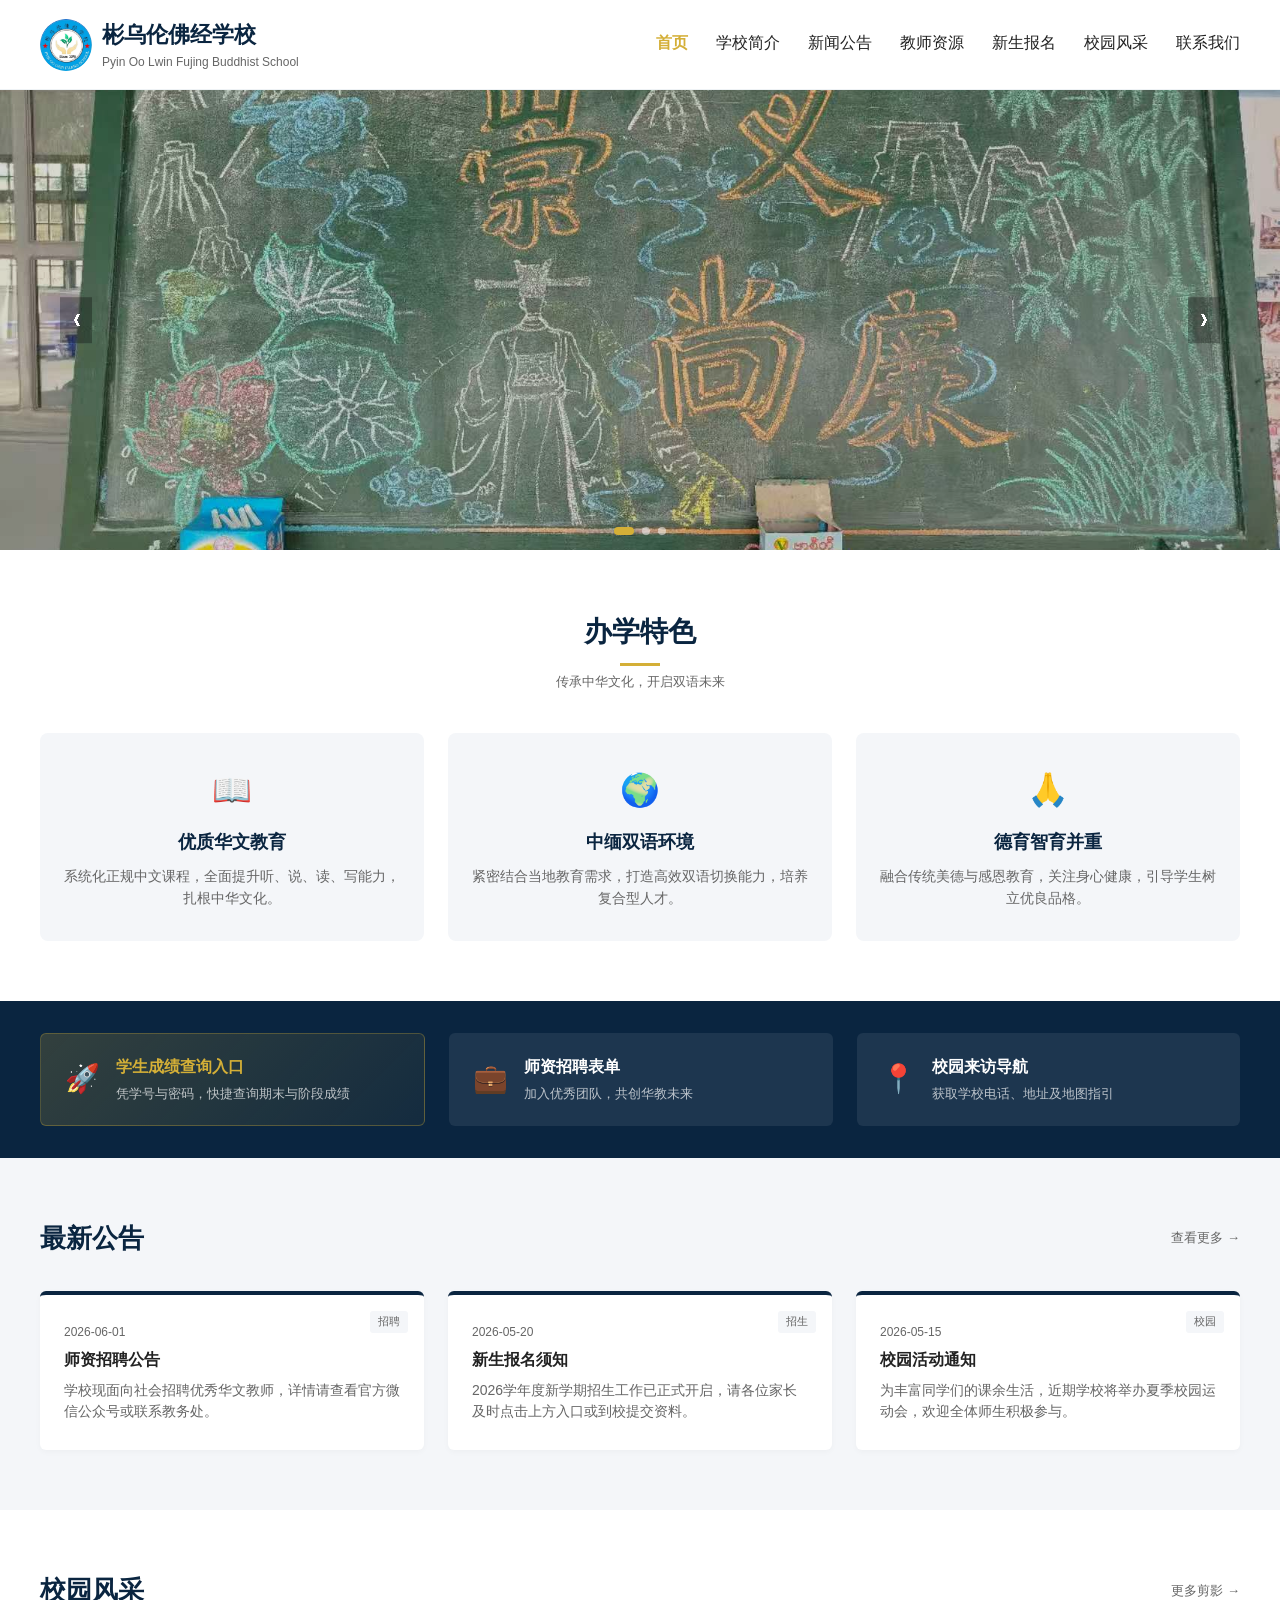
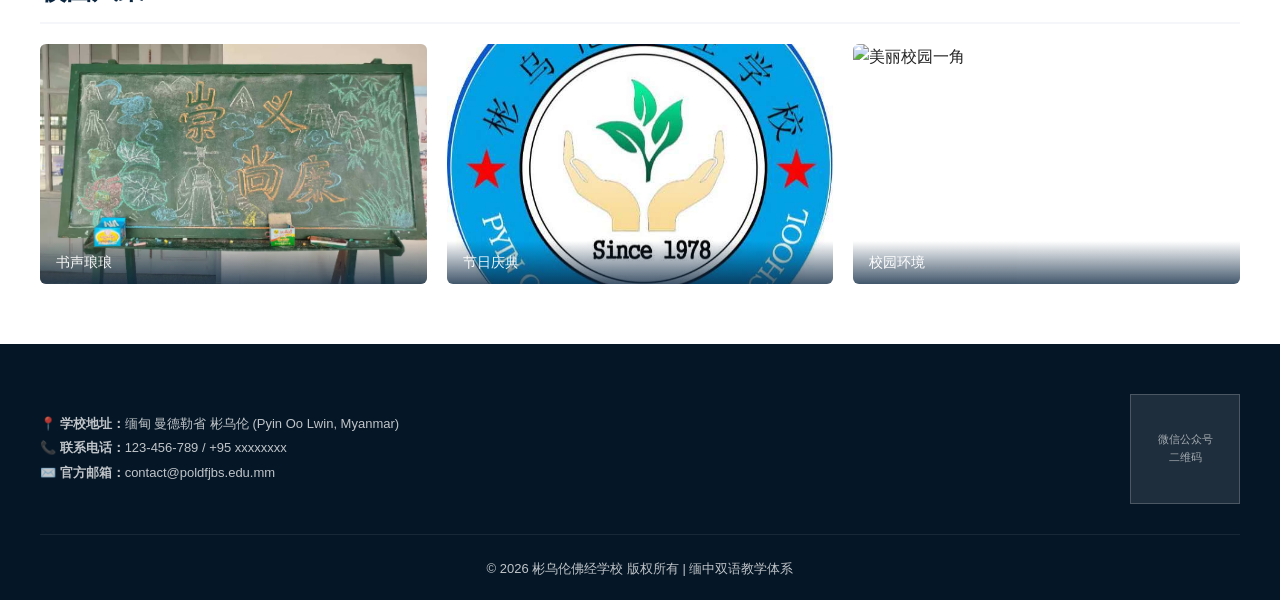
==== commit a9d4c9f3: "添加了学生查询系统和优化了代码" ====
--- a/index.html
+++ b/index.html
@@ -83,11 +83,11 @@
 
   <section class="quick-links">
     <div class="links-container">
-      <a href="./pages/student.html" class="link-item highlight">
+      <a href="./pages/grade-inquiry.html" class="link-item highlight">
         <span class="icon">🚀</span>
         <div class="text">
-          <h4>2026 新生报名入口</h4>
-          <p>在线填写资料，快速完成报备</p>
+          <h4>学生成绩查询入口</h4>
+          <p>凭学号与密码，快捷查询期末与阶段成绩</p>
         </div>
       </a>
       <a href="./pages/teacher.html" class="link-item">
@@ -120,7 +120,7 @@
         <p>学校现面向社会招聘优秀华文教师，详情请查看官方微信公众号或联系教务处。</p>
       </div>
       <div class="card">
-        <div class="card-tag重要">招生</div>
+        <div class="card-tag urgent">招生</div>
         <span class="date">2026-05-20</span>
         <h3>新生报名须知</h3>
         <p>2026学年度新学期招生工作已正式开启，请各位家长及时点击上方入口或到校提交资料。</p>
@@ -149,7 +149,7 @@
         <div class="overlay"><span>节日庆典</span></div>
       </div>
       <div class="gallery-item">
-        <img src="" alt="美丽校园一角">
+        <img src="#" alt="美丽校园一角">
         <div class="overlay"><span>校园环境</span></div>
       </div>
     </div>
--- a/css/index.css
+++ b/css/index.css
@@ -406,6 +406,7 @@
   line-height: 1.5;
 }
 
+
 /* 2.6 新增：校园风采 */
 .gallery-preview {
   padding: 40px 16px;
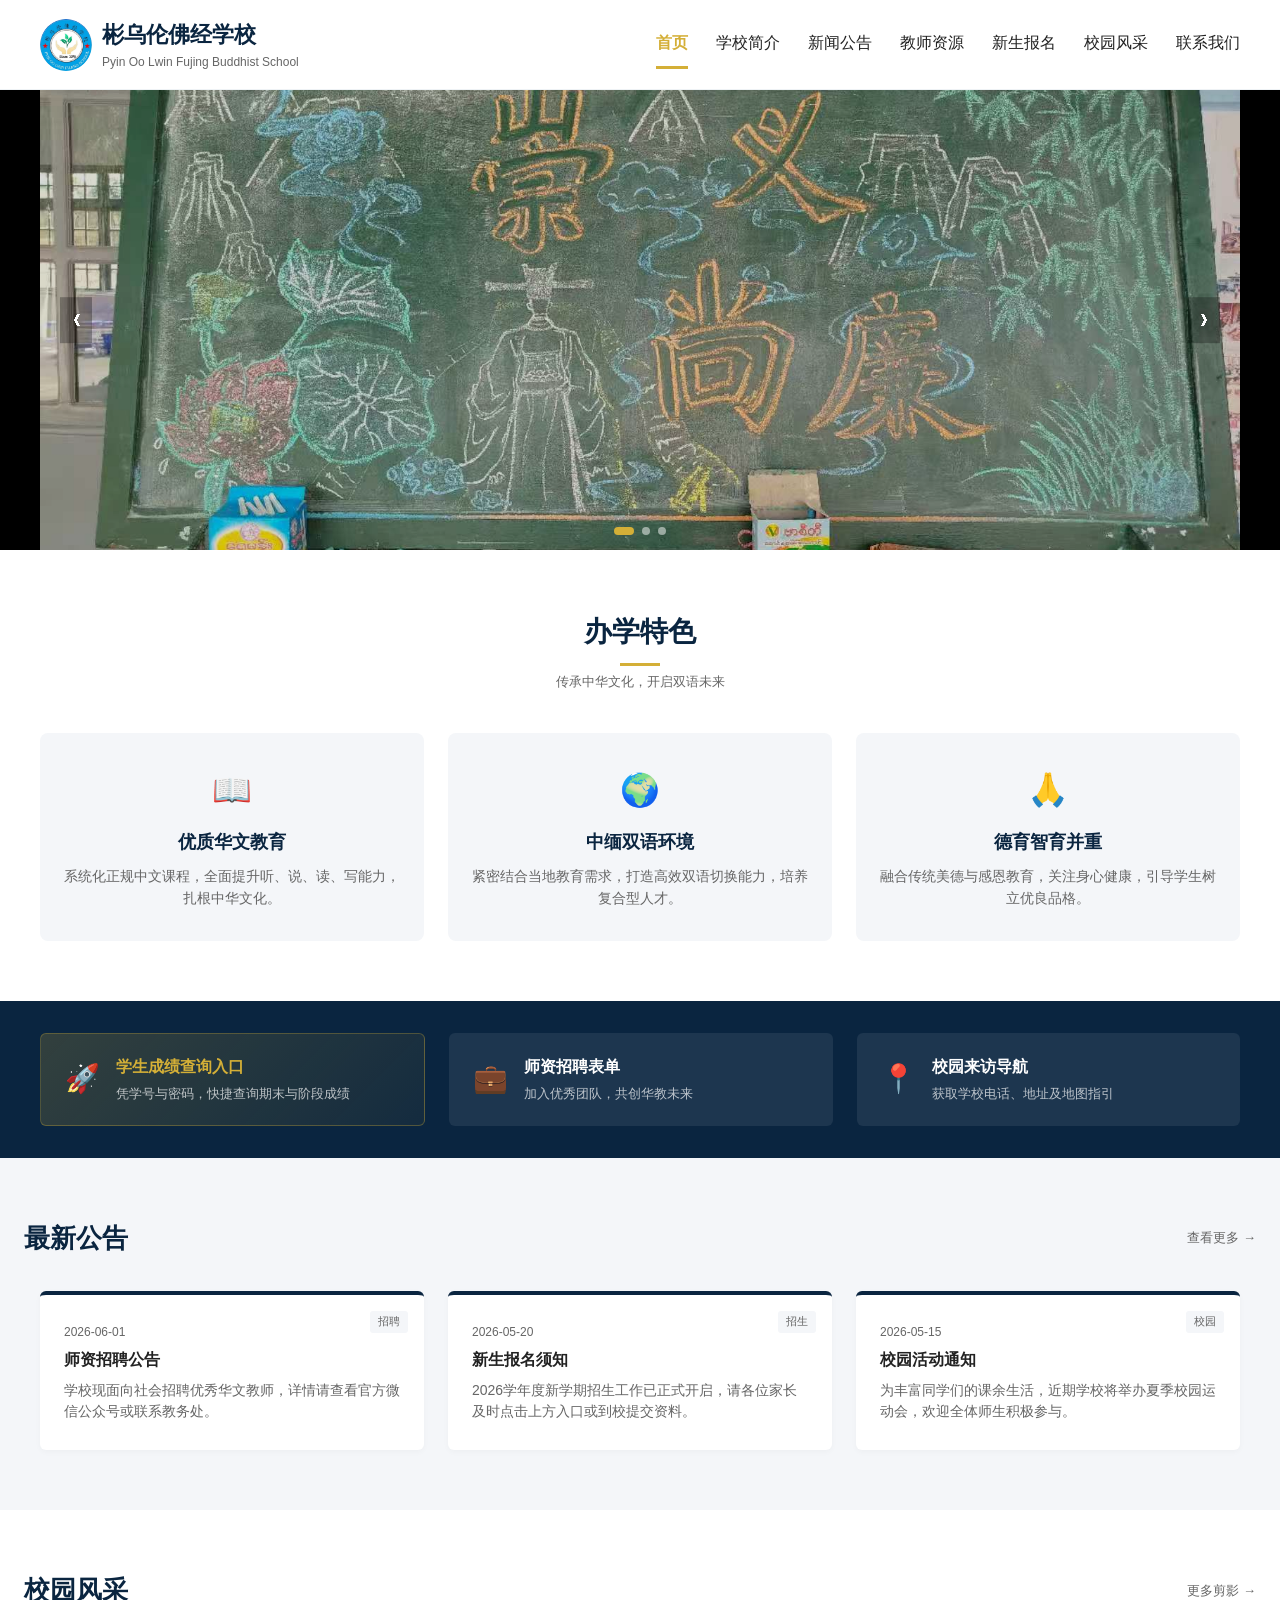
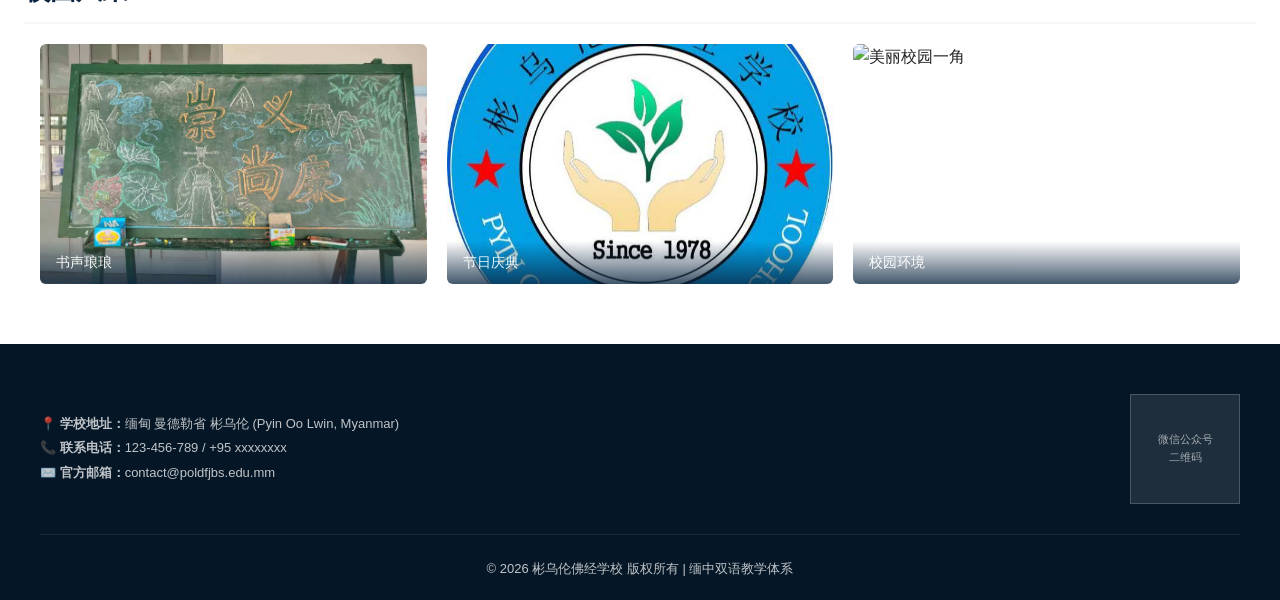
==== commit 0a0854c2: "后端优化 + 漏洞修复" ====
--- a/index.html
+++ b/index.html
@@ -149,7 +149,7 @@
         <div class="overlay"><span>节日庆典</span></div>
       </div>
       <div class="gallery-item">
-        <img src="#" alt="美丽校园一角">
+        <img src="https://picsum.photos/800/600" alt="美丽校园一角">
         <div class="overlay"><span>校园环境</span></div>
       </div>
     </div>
--- a/css/index.css
+++ b/css/index.css
@@ -172,6 +172,7 @@
 
 .mobile-header .nav ul li a.active {
   color: var(--secondary-color);
+  border-bottom-color: var(--secondary-color);
   font-weight: bold;
 }
 
@@ -505,6 +506,29 @@
     padding-right: calc((100% - 1200px) / 2);
   }
 
+  /* PC端容器的标准现代写法：背景通栏，内容居中 */
+  .banner-container,
+  .feature-container,
+  .links-container,
+  .card-container,
+  .gallery-grid,
+  .footer-content {
+    max-width: 1200px;
+    margin-left: auto;
+    margin-right: auto;
+    width: 100%;
+  }
+
+  /* 同时给各个大板块在PC端补充一点基础的上下左右安全内边距 */
+  .features,
+  .quick-links,
+  .news,
+  .gallery-preview,
+  .footer {
+    padding-left: 24px;
+    padding-right: 24px;
+  }
+
   /* 3.1 导航栏 */
   .mobile-header {
     height: 90px;
